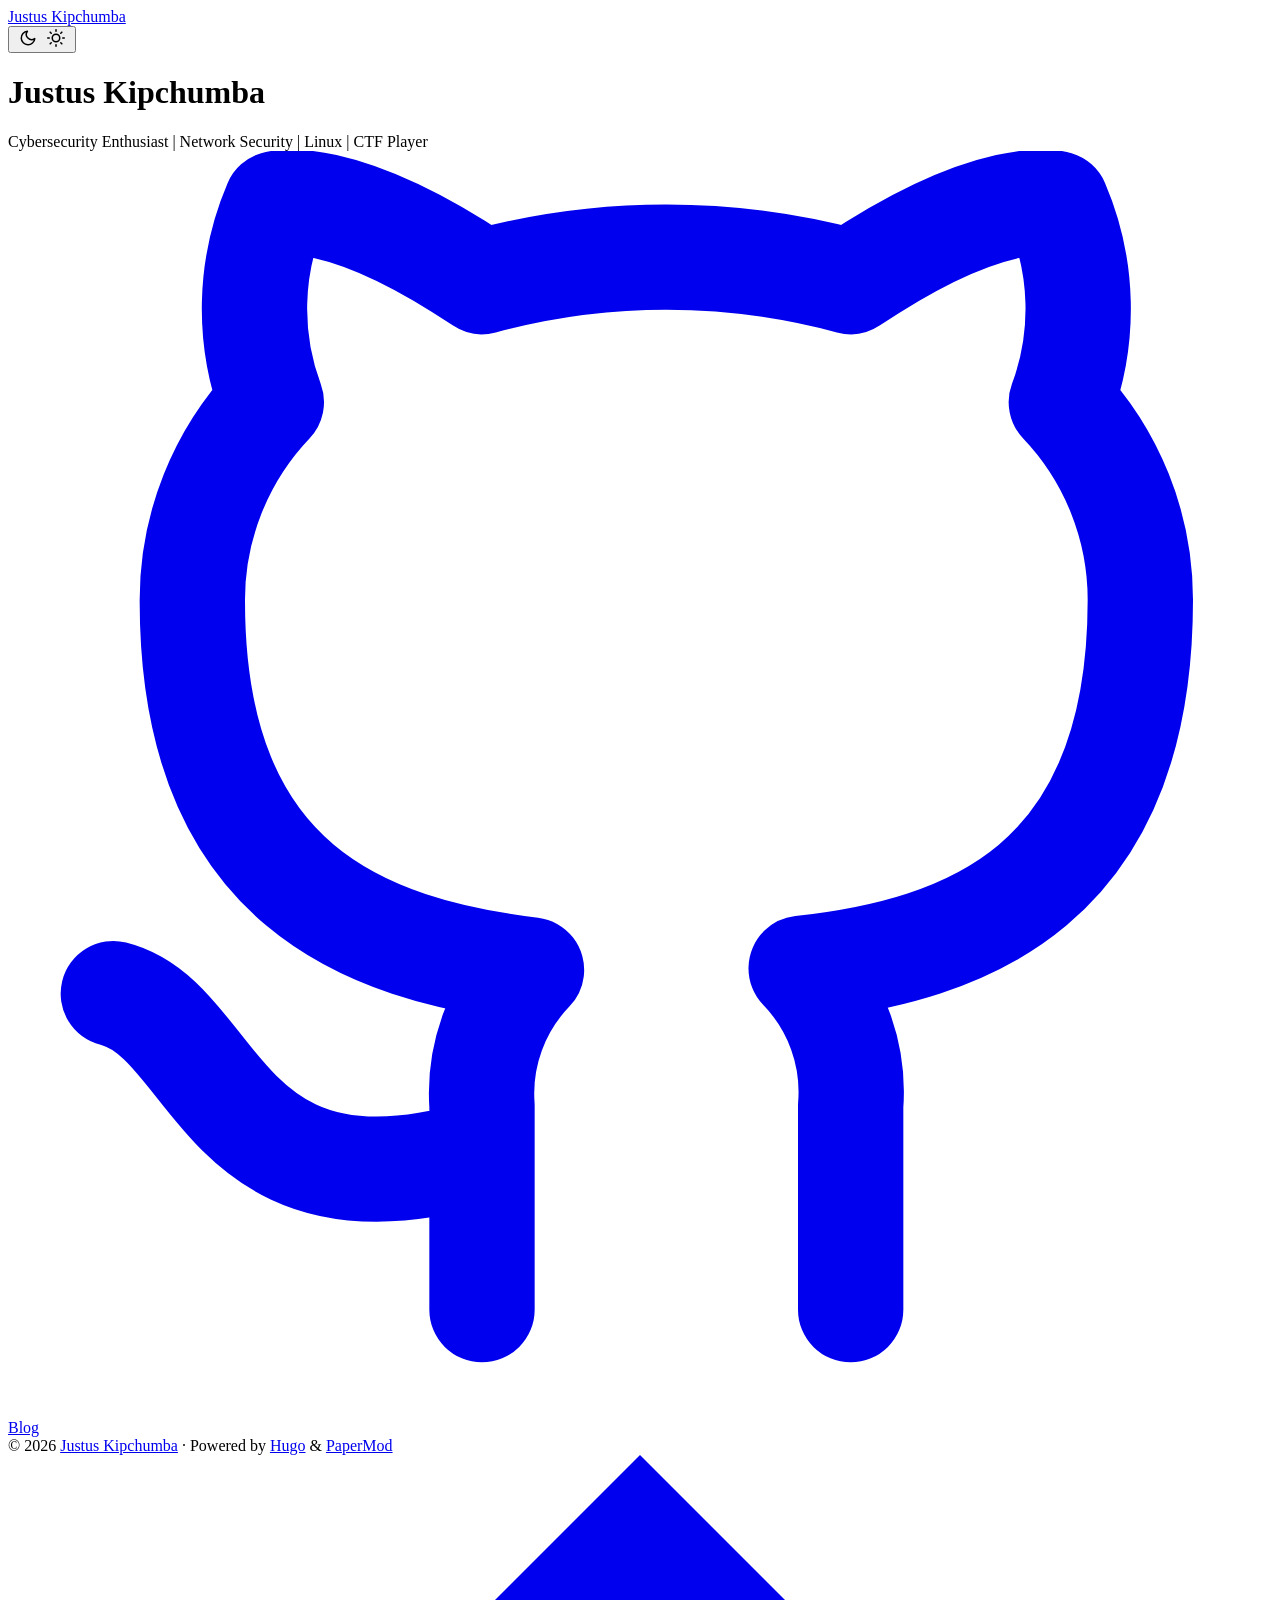
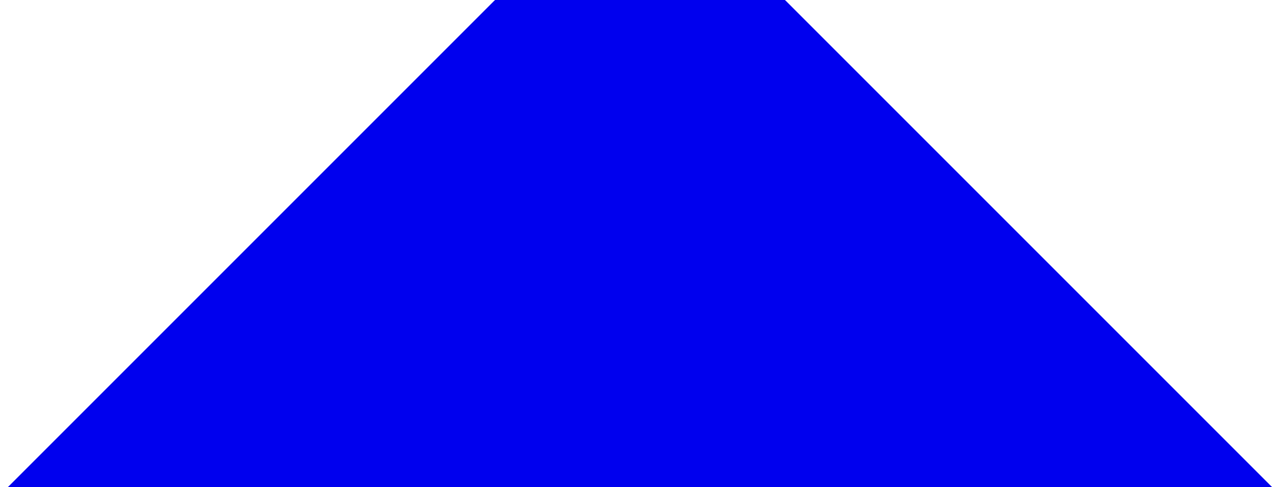
==== docs/index.html @ 2c3ec5a6 "fresh start" ====
<!DOCTYPE html>
<html lang="en" dir="auto" data-theme="auto">

<head>
	<meta name="generator" content="Hugo 0.157.0"><meta charset="utf-8">
<meta http-equiv="X-UA-Compatible" content="IE=edge">
<meta name="viewport" content="width=device-width, initial-scale=1, shrink-to-fit=no">
<meta name="robots" content="index, follow">
<title>Justus Kipchumba</title>

<meta name="description" content="Cybersecurity | Linux | Networking | CTF Writeups">
<meta name="author" content="Justus Kipchumba">
<link rel="canonical" href="https://justuskipchumba.github.io/">
<link crossorigin="anonymous" href="/assets/css/stylesheet.da3211e5ef867bf2b75fd5a6515cfed7195c011e8ab735694e203810a827097b.css" integrity="sha256-2jIR5e&#43;Ge/K3X9WmUVz&#43;1xlcAR6KtzVpTiA4EKgnCXs=" rel="preload stylesheet" as="style">
<link rel="icon" href="https://justuskipchumba.github.io/favicon.ico">
<link rel="icon" type="image/png" sizes="16x16" href="https://justuskipchumba.github.io/favicon-16x16.png">
<link rel="icon" type="image/png" sizes="32x32" href="https://justuskipchumba.github.io/favicon-32x32.png">
<link rel="apple-touch-icon" href="https://justuskipchumba.github.io/apple-touch-icon.png">
<link rel="mask-icon" href="https://justuskipchumba.github.io/safari-pinned-tab.svg">
<meta name="theme-color" content="#2e2e33">
<meta name="msapplication-TileColor" content="#2e2e33">
<link rel="alternate" type="application/rss+xml" href="https://justuskipchumba.github.io/index.xml" title="rss">
<link rel="alternate" hreflang="en" href="https://justuskipchumba.github.io/">
<noscript>
    <style>
        #theme-toggle,
        .top-link {
            display: none;
        }

    </style>
    <style>
        @media (prefers-color-scheme: dark) {
            :root {
                --theme: rgb(29, 30, 32);
                --entry: rgb(46, 46, 51);
                --primary: rgb(218, 218, 219);
                --secondary: rgb(155, 156, 157);
                --tertiary: rgb(65, 66, 68);
                --content: rgb(196, 196, 197);
                --code-block-bg: rgb(46, 46, 51);
                --code-bg: rgb(55, 56, 62);
                --border: rgb(51, 51, 51);
                color-scheme: dark;
            }

            .list {
                background: var(--theme);
            }

            .toc {
                background: var(--entry);
            }
        }

        @media (prefers-color-scheme: light) {
            .list::-webkit-scrollbar-thumb {
                border-color: var(--code-bg);
            }
        }

    </style>
</noscript>
<script>
    if (localStorage.getItem("pref-theme") === "dark") {
        document.querySelector("html").dataset.theme = 'dark';
    } else if (localStorage.getItem("pref-theme") === "light") {
       document.querySelector("html").dataset.theme = 'light';
    } else if (window.matchMedia('(prefers-color-scheme: dark)').matches) {
        document.querySelector("html").dataset.theme = 'dark';
    } else {
        document.querySelector("html").dataset.theme = 'light';
    }

</script><meta property="og:url" content="https://justuskipchumba.github.io/">
  <meta property="og:site_name" content="Justus Kipchumba">
  <meta property="og:title" content="Justus Kipchumba">
  <meta property="og:description" content="Cybersecurity | Linux | Networking | CTF Writeups">
  <meta property="og:locale" content="en">
  <meta property="og:type" content="website">

  <meta name="twitter:card" content="summary">
  <meta name="twitter:title" content="Justus Kipchumba">
  <meta name="twitter:description" content="Cybersecurity | Linux | Networking | CTF Writeups">

<script type="application/ld+json">
{
  "@context": "https://schema.org",
  "@type": "Organization",
  "name": "Justus Kipchumba",
  "url": "https://justuskipchumba.github.io/",
  "description": "Cybersecurity | Linux | Networking | CTF Writeups",
  "logo": "https://justuskipchumba.github.io/favicon.ico",
  "sameAs": [
      "https://github.com/Justokip"
  ]
}
</script>
</head>
<body class="list" id="top">
    <header class="header">
    <nav class="nav">
        <div class="logo">
            <a href="https://justuskipchumba.github.io/" accesskey="h" title="Justus Kipchumba (Alt + H)">Justus Kipchumba</a>
            <div class="logo-switches">
                <button id="theme-toggle" accesskey="t" title="(Alt + T)" aria-label="Toggle theme">
                    <svg id="moon" xmlns="http://www.w3.org/2000/svg" width="24" height="18" viewBox="0 0 24 24"
                        fill="none" stroke="currentColor" stroke-width="2" stroke-linecap="round"
                        stroke-linejoin="round">
                        <path d="M21 12.79A9 9 0 1 1 11.21 3 7 7 0 0 0 21 12.79z"></path>
                    </svg>
                    <svg id="sun" xmlns="http://www.w3.org/2000/svg" width="24" height="18" viewBox="0 0 24 24"
                        fill="none" stroke="currentColor" stroke-width="2" stroke-linecap="round"
                        stroke-linejoin="round">
                        <circle cx="12" cy="12" r="5"></circle>
                        <line x1="12" y1="1" x2="12" y2="3"></line>
                        <line x1="12" y1="21" x2="12" y2="23"></line>
                        <line x1="4.22" y1="4.22" x2="5.64" y2="5.64"></line>
                        <line x1="18.36" y1="18.36" x2="19.78" y2="19.78"></line>
                        <line x1="1" y1="12" x2="3" y2="12"></line>
                        <line x1="21" y1="12" x2="23" y2="12"></line>
                        <line x1="4.22" y1="19.78" x2="5.64" y2="18.36"></line>
                        <line x1="18.36" y1="5.64" x2="19.78" y2="4.22"></line>
                    </svg>
                </button>
            </div>
        </div>
        <ul id="menu">
        </ul>
    </nav>
</header>
<main class="main"><div class="profile">
    <div class="profile_inner">
        <h1>Justus Kipchumba</h1>
        <span>Cybersecurity Enthusiast | Network Security | Linux | CTF Player</span><div class="social-icons" >
    <a href="https://github.com/Justokip" target="_blank" rel="noopener noreferrer me"
        title="Github">
        <svg xmlns="http://www.w3.org/2000/svg" viewBox="0 0 24 24" fill="none" stroke="currentColor" stroke-width="2"
    stroke-linecap="round" stroke-linejoin="round">
    <path
        d="M9 19c-5 1.5-5-2.5-7-3m14 6v-3.87a3.37 3.37 0 0 0-.94-2.61c3.14-.35 6.44-1.54 6.44-7A5.44 5.44 0 0 0 20 4.77 5.07 5.07 0 0 0 19.91 1S18.73.65 16 2.48a13.38 13.38 0 0 0-7 0C6.27.65 5.09 1 5.09 1A5.07 5.07 0 0 0 5 4.77a5.44 5.44 0 0 0-1.5 3.78c0 5.42 3.3 6.61 6.44 7A3.37 3.37 0 0 0 9 18.13V22">
    </path>
</svg>
    </a>
</div>

        <div class="buttons">
            <a class="button" href="/posts" rel="noopener" title="Blog">
                <span class="button-inner">
                    Blog
                </span>
            </a>
        </div>
    </div>
</div>

    </main>
    
<footer class="footer">
        <span>&copy; 2026 <a href="https://justuskipchumba.github.io/">Justus Kipchumba</a></span> · 

    <span>
        Powered by
        <a href="https://gohugo.io/" rel="noopener noreferrer" target="_blank">Hugo</a> &
        <a href="https://github.com/adityatelange/hugo-PaperMod/" rel="noopener" target="_blank">PaperMod</a>
    </span>
</footer>
<a href="#top" aria-label="go to top" title="Go to Top (Alt + G)" class="top-link" id="top-link" accesskey="g">
    <svg xmlns="http://www.w3.org/2000/svg" viewBox="0 0 12 6" fill="currentColor">
        <path d="M12 6H0l6-6z" />
    </svg>
</a>

<script>
    let menu = document.getElementById('menu');
    if (menu) {
        
        const scrollPosition = localStorage.getItem("menu-scroll-position");
        if (scrollPosition) {
            menu.scrollLeft = parseInt(scrollPosition, 10);
        }
        
        menu.onscroll = function () {
            localStorage.setItem("menu-scroll-position", menu.scrollLeft);
        }
    }

    document.querySelectorAll('a[href^="#"]').forEach(anchor => {
        anchor.addEventListener("click", function (e) {
            e.preventDefault();
            var id = this.getAttribute("href").substr(1);
            if (!window.matchMedia('(prefers-reduced-motion: reduce)').matches) {
                document.querySelector(`[id='${decodeURIComponent(id)}']`).scrollIntoView({
                    behavior: "smooth"
                });
            } else {
                document.querySelector(`[id='${decodeURIComponent(id)}']`).scrollIntoView();
            }
            if (id === "top") {
                history.replaceState(null, null, " ");
            } else {
                history.pushState(null, null, `#${id}`);
            }
        });
    });

</script>
<script>
    var mybutton = document.getElementById("top-link");
    window.onscroll = function () {
        if (document.body.scrollTop > 800 || document.documentElement.scrollTop > 800) {
            mybutton.style.visibility = "visible";
            mybutton.style.opacity = "1";
        } else {
            mybutton.style.visibility = "hidden";
            mybutton.style.opacity = "0";
        }
    };

</script>
<script>
    document.getElementById("theme-toggle").addEventListener("click", () => {
        const html = document.querySelector("html");
        if (html.dataset.theme === "dark") {
            html.dataset.theme = 'light';
            localStorage.setItem("pref-theme", 'light');
        } else {
            html.dataset.theme = 'dark';
            localStorage.setItem("pref-theme", 'dark');
        }
    })

</script>
</body>

</html>
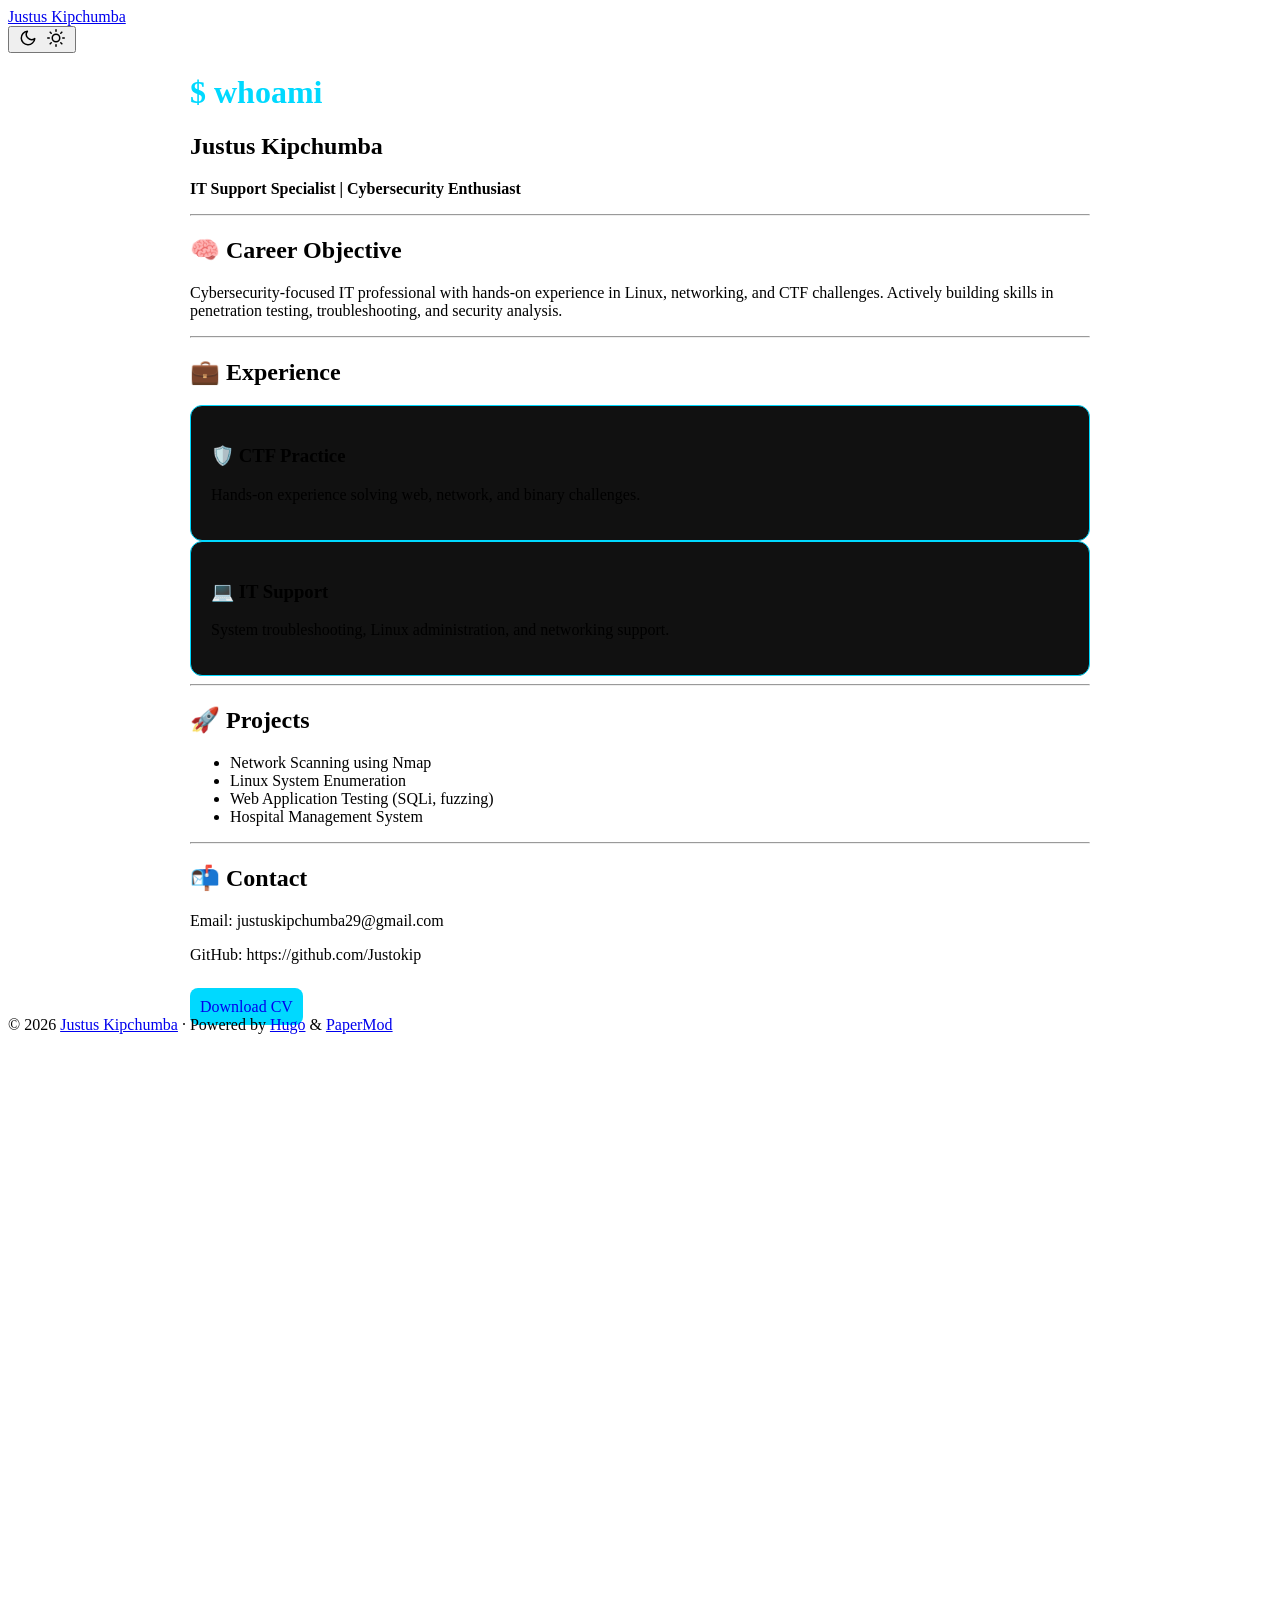
==== commit e53543ac: "fix css + portfolio upgrade" ====
--- a/docs/index.html
+++ b/docs/index.html
@@ -1,5 +1,5 @@
 <!DOCTYPE html>
-<html lang="en" dir="auto" data-theme="auto">
+<html lang="en" dir="auto" data-theme="dark">
 
 <head>
 	<meta name="generator" content="Hugo 0.157.0"><meta charset="utf-8">
@@ -8,19 +8,19 @@
 <meta name="robots" content="index, follow">
 <title>Justus Kipchumba</title>
 
-<meta name="description" content="Cybersecurity | Linux | Networking | CTF Writeups">
+<meta name="description" content="">
 <meta name="author" content="Justus Kipchumba">
-<link rel="canonical" href="https://justuskipchumba.github.io/">
+<link rel="canonical" href="https://justokip.github.io/">
 <link crossorigin="anonymous" href="/assets/css/stylesheet.da3211e5ef867bf2b75fd5a6515cfed7195c011e8ab735694e203810a827097b.css" integrity="sha256-2jIR5e&#43;Ge/K3X9WmUVz&#43;1xlcAR6KtzVpTiA4EKgnCXs=" rel="preload stylesheet" as="style">
-<link rel="icon" href="https://justuskipchumba.github.io/favicon.ico">
-<link rel="icon" type="image/png" sizes="16x16" href="https://justuskipchumba.github.io/favicon-16x16.png">
-<link rel="icon" type="image/png" sizes="32x32" href="https://justuskipchumba.github.io/favicon-32x32.png">
-<link rel="apple-touch-icon" href="https://justuskipchumba.github.io/apple-touch-icon.png">
-<link rel="mask-icon" href="https://justuskipchumba.github.io/safari-pinned-tab.svg">
+<link rel="icon" href="https://justokip.github.io/favicon.ico">
+<link rel="icon" type="image/png" sizes="16x16" href="https://justokip.github.io/favicon-16x16.png">
+<link rel="icon" type="image/png" sizes="32x32" href="https://justokip.github.io/favicon-32x32.png">
+<link rel="apple-touch-icon" href="https://justokip.github.io/apple-touch-icon.png">
+<link rel="mask-icon" href="https://justokip.github.io/safari-pinned-tab.svg">
 <meta name="theme-color" content="#2e2e33">
 <meta name="msapplication-TileColor" content="#2e2e33">
-<link rel="alternate" type="application/rss+xml" href="https://justuskipchumba.github.io/index.xml" title="rss">
-<link rel="alternate" hreflang="en" href="https://justuskipchumba.github.io/">
+<link rel="alternate" type="application/rss+xml" href="https://justokip.github.io/index.xml" title="rss">
+<link rel="alternate" hreflang="en" href="https://justokip.github.io/">
 <noscript>
     <style>
         #theme-toggle,
@@ -29,70 +29,31 @@
         }
 
     </style>
-    <style>
-        @media (prefers-color-scheme: dark) {
-            :root {
-                --theme: rgb(29, 30, 32);
-                --entry: rgb(46, 46, 51);
-                --primary: rgb(218, 218, 219);
-                --secondary: rgb(155, 156, 157);
-                --tertiary: rgb(65, 66, 68);
-                --content: rgb(196, 196, 197);
-                --code-block-bg: rgb(46, 46, 51);
-                --code-bg: rgb(55, 56, 62);
-                --border: rgb(51, 51, 51);
-                color-scheme: dark;
-            }
-
-            .list {
-                background: var(--theme);
-            }
-
-            .toc {
-                background: var(--entry);
-            }
-        }
-
-        @media (prefers-color-scheme: light) {
-            .list::-webkit-scrollbar-thumb {
-                border-color: var(--code-bg);
-            }
-        }
-
-    </style>
 </noscript>
 <script>
-    if (localStorage.getItem("pref-theme") === "dark") {
-        document.querySelector("html").dataset.theme = 'dark';
-    } else if (localStorage.getItem("pref-theme") === "light") {
-       document.querySelector("html").dataset.theme = 'light';
-    } else if (window.matchMedia('(prefers-color-scheme: dark)').matches) {
-        document.querySelector("html").dataset.theme = 'dark';
-    } else {
+    if (localStorage.getItem("pref-theme") === "light") {
         document.querySelector("html").dataset.theme = 'light';
     }
 
-</script><meta property="og:url" content="https://justuskipchumba.github.io/">
+</script><meta property="og:url" content="https://justokip.github.io/">
   <meta property="og:site_name" content="Justus Kipchumba">
   <meta property="og:title" content="Justus Kipchumba">
-  <meta property="og:description" content="Cybersecurity | Linux | Networking | CTF Writeups">
   <meta property="og:locale" content="en">
   <meta property="og:type" content="website">
 
   <meta name="twitter:card" content="summary">
   <meta name="twitter:title" content="Justus Kipchumba">
-  <meta name="twitter:description" content="Cybersecurity | Linux | Networking | CTF Writeups">
 
 <script type="application/ld+json">
 {
   "@context": "https://schema.org",
   "@type": "Organization",
   "name": "Justus Kipchumba",
-  "url": "https://justuskipchumba.github.io/",
-  "description": "Cybersecurity | Linux | Networking | CTF Writeups",
-  "logo": "https://justuskipchumba.github.io/favicon.ico",
+  "url": "https://justokip.github.io/",
+  "description": "",
+  "logo": "https://justokip.github.io/favicon.ico",
   "sameAs": [
-      "https://github.com/Justokip"
+      
   ]
 }
 </script>
@@ -101,7 +62,7 @@
     <header class="header">
     <nav class="nav">
         <div class="logo">
-            <a href="https://justuskipchumba.github.io/" accesskey="h" title="Justus Kipchumba (Alt + H)">Justus Kipchumba</a>
+            <a href="https://justokip.github.io/" accesskey="h" title="Justus Kipchumba (Alt + H)">Justus Kipchumba</a>
             <div class="logo-switches">
                 <button id="theme-toggle" accesskey="t" title="(Alt + T)" aria-label="Toggle theme">
                     <svg id="moon" xmlns="http://www.w3.org/2000/svg" width="24" height="18" viewBox="0 0 24 24"
@@ -129,35 +90,68 @@
         </ul>
     </nav>
 </header>
-<main class="main"><div class="profile">
-    <div class="profile_inner">
-        <h1>Justus Kipchumba</h1>
-        <span>Cybersecurity Enthusiast | Network Security | Linux | CTF Player</span><div class="social-icons" >
-    <a href="https://github.com/Justokip" target="_blank" rel="noopener noreferrer me"
-        title="Github">
-        <svg xmlns="http://www.w3.org/2000/svg" viewBox="0 0 24 24" fill="none" stroke="currentColor" stroke-width="2"
-    stroke-linecap="round" stroke-linejoin="round">
-    <path
-        d="M9 19c-5 1.5-5-2.5-7-3m14 6v-3.87a3.37 3.37 0 0 0-.94-2.61c3.14-.35 6.44-1.54 6.44-7A5.44 5.44 0 0 0 20 4.77 5.07 5.07 0 0 0 19.91 1S18.73.65 16 2.48a13.38 13.38 0 0 0-7 0C6.27.65 5.09 1 5.09 1A5.07 5.07 0 0 0 5 4.77a5.44 5.44 0 0 0-1.5 3.78c0 5.42 3.3 6.61 6.44 7A3.37 3.37 0 0 0 9 18.13V22">
-    </path>
-</svg>
-    </a>
+<main class="main">
+<link rel="stylesheet" href="/css/custom.css">
+<div style="max-width: 900px; margin: auto;">
+
+<h1 style="color:#00d9ff;">$ whoami</h1>
+<h2>Justus Kipchumba</h2>
+
+<p><strong>IT Support Specialist | Cybersecurity Enthusiast</strong></p>
+
+<hr>
+
+<h2>🧠 Career Objective</h2>
+<p>
+Cybersecurity-focused IT professional with hands-on experience in Linux, networking, and CTF challenges.
+Actively building skills in penetration testing, troubleshooting, and security analysis.
+</p>
+
+<hr>
+
+<h2>💼 Experience</h2>
+
+<div style="border:1px solid #00d9ff; padding:20px; border-radius:12px; background:#111;">
+<h3>🛡️ CTF Practice</h3>
+<p>Hands-on experience solving web, network, and binary challenges.</p>
 </div>
 
-        <div class="buttons">
-            <a class="button" href="/posts" rel="noopener" title="Blog">
-                <span class="button-inner">
-                    Blog
-                </span>
-            </a>
-        </div>
-    </div>
+<div style="border:1px solid #00d9ff; padding:20px; border-radius:12px; background:#111;">
+<h3>💻 IT Support</h3>
+<p>System troubleshooting, Linux administration, and networking support.</p>
 </div>
+
+<hr>
+
+<h2>🚀 Projects</h2>
+
+<ul>
+<li>Network Scanning using Nmap</li>
+<li>Linux System Enumeration</li>
+<li>Web Application Testing (SQLi, fuzzing)</li>
+<li>Hospital Management System</li>
+</ul>
+
+<hr>
+
+<h2>📬 Contact</h2>
+
+<p>Email: justuskipchumba29@gmail.com</p>
+<p>GitHub: https://github.com/Justokip</p>
+
+<br>
+
+<a href="/cv.pdf" style="background:#00d9ff; padding:10px; border-radius:8px; text-decoration:none;">
+Download CV
+</a>
+
+</div>
+
 
     </main>
     
 <footer class="footer">
-        <span>&copy; 2026 <a href="https://justuskipchumba.github.io/">Justus Kipchumba</a></span> · 
+        <span>&copy; 2026 <a href="https://justokip.github.io/">Justus Kipchumba</a></span> · 
 
     <span>
         Powered by
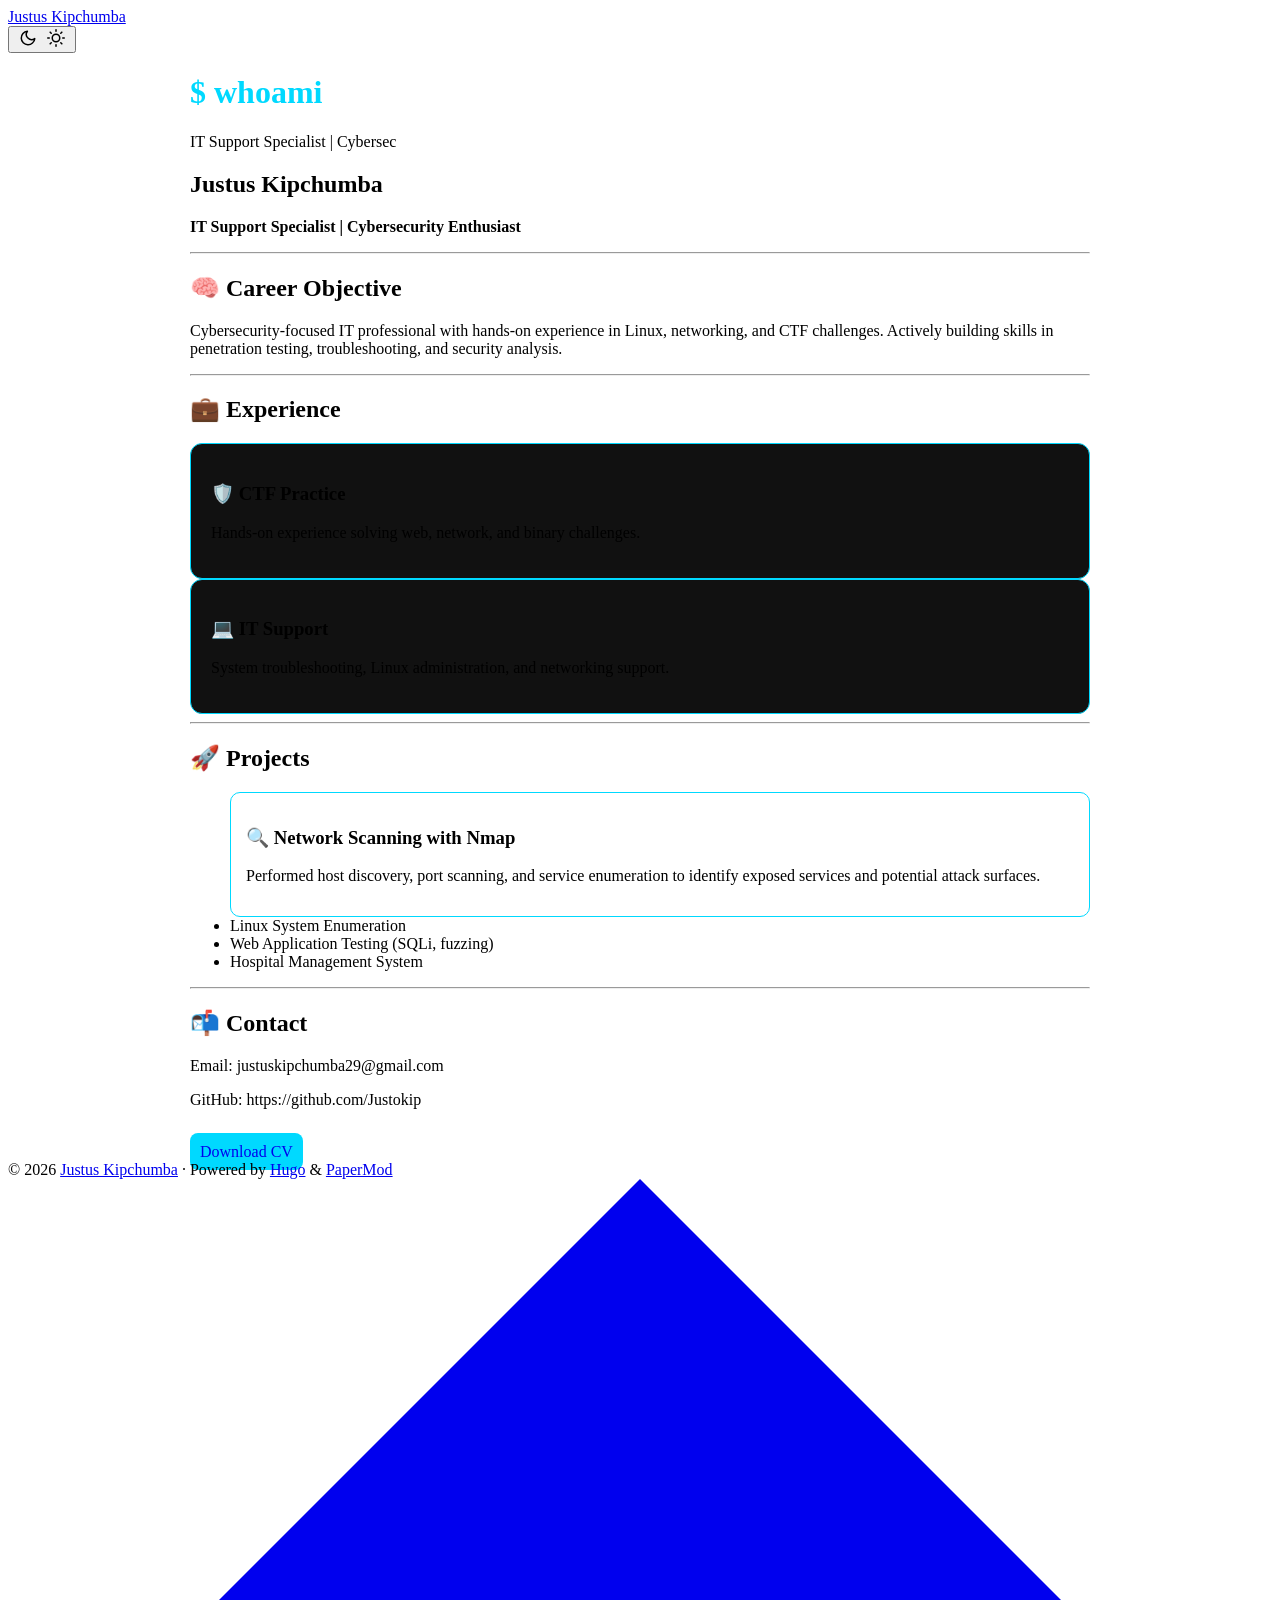
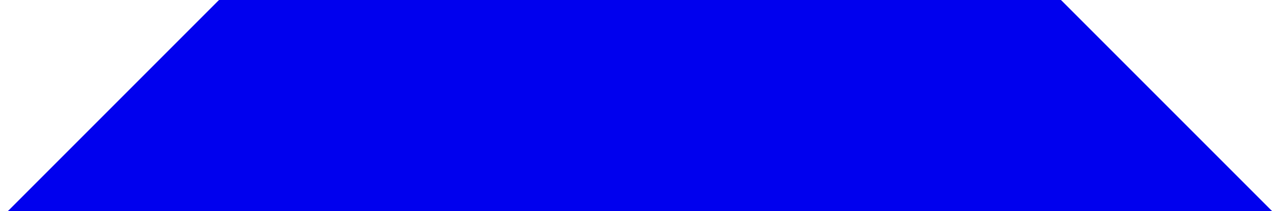
==== commit 60b52f0c: "elite portfolio upgrade" ====
--- a/docs/index.html
+++ b/docs/index.html
@@ -95,6 +95,22 @@
 <div style="max-width: 900px; margin: auto;">
 
 <h1 style="color:#00d9ff;">$ whoami</h1>
+<p id="typing"></p>
+
+<script>
+const text = "IT Support Specialist | Cybersecurity Enthusiast";
+let i = 0;
+
+function typeEffect() {
+  if (i < text.length) {
+    document.getElementById("typing").innerHTML += text.charAt(i);
+    i++;
+    setTimeout(typeEffect, 40);
+  }
+}
+
+typeEffect();
+</script>
 <h2>Justus Kipchumba</h2>
 
 <p><strong>IT Support Specialist | Cybersecurity Enthusiast</strong></p>
@@ -126,7 +142,12 @@
 <h2>🚀 Projects</h2>
 
 <ul>
-<li>Network Scanning using Nmap</li>
+<div style="border:1px solid #00d9ff; padding:15px; border-radius:10px;">
+<h3>🔍 Network Scanning with Nmap</h3>
+<p>
+Performed host discovery, port scanning, and service enumeration to identify exposed services and potential attack surfaces.
+</p>
+</div>
 <li>Linux System Enumeration</li>
 <li>Web Application Testing (SQLi, fuzzing)</li>
 <li>Hospital Management System</li>
